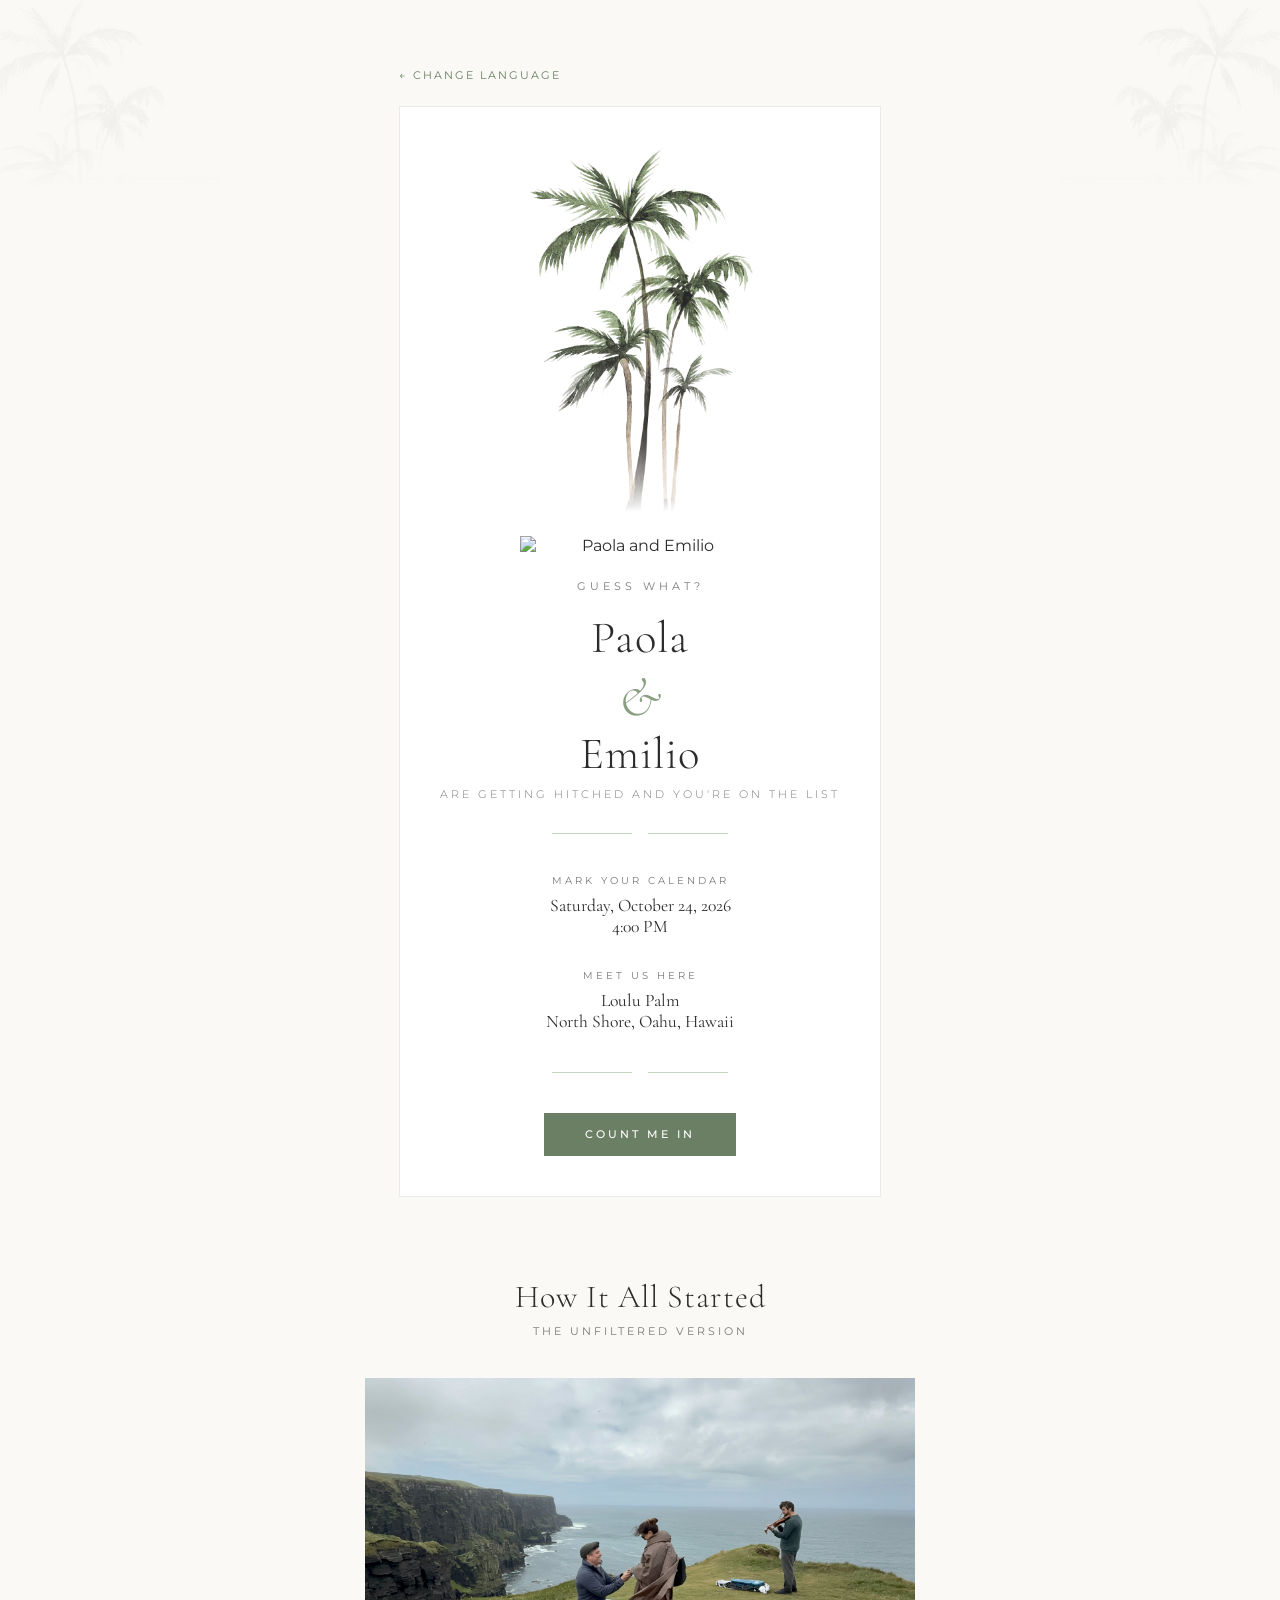
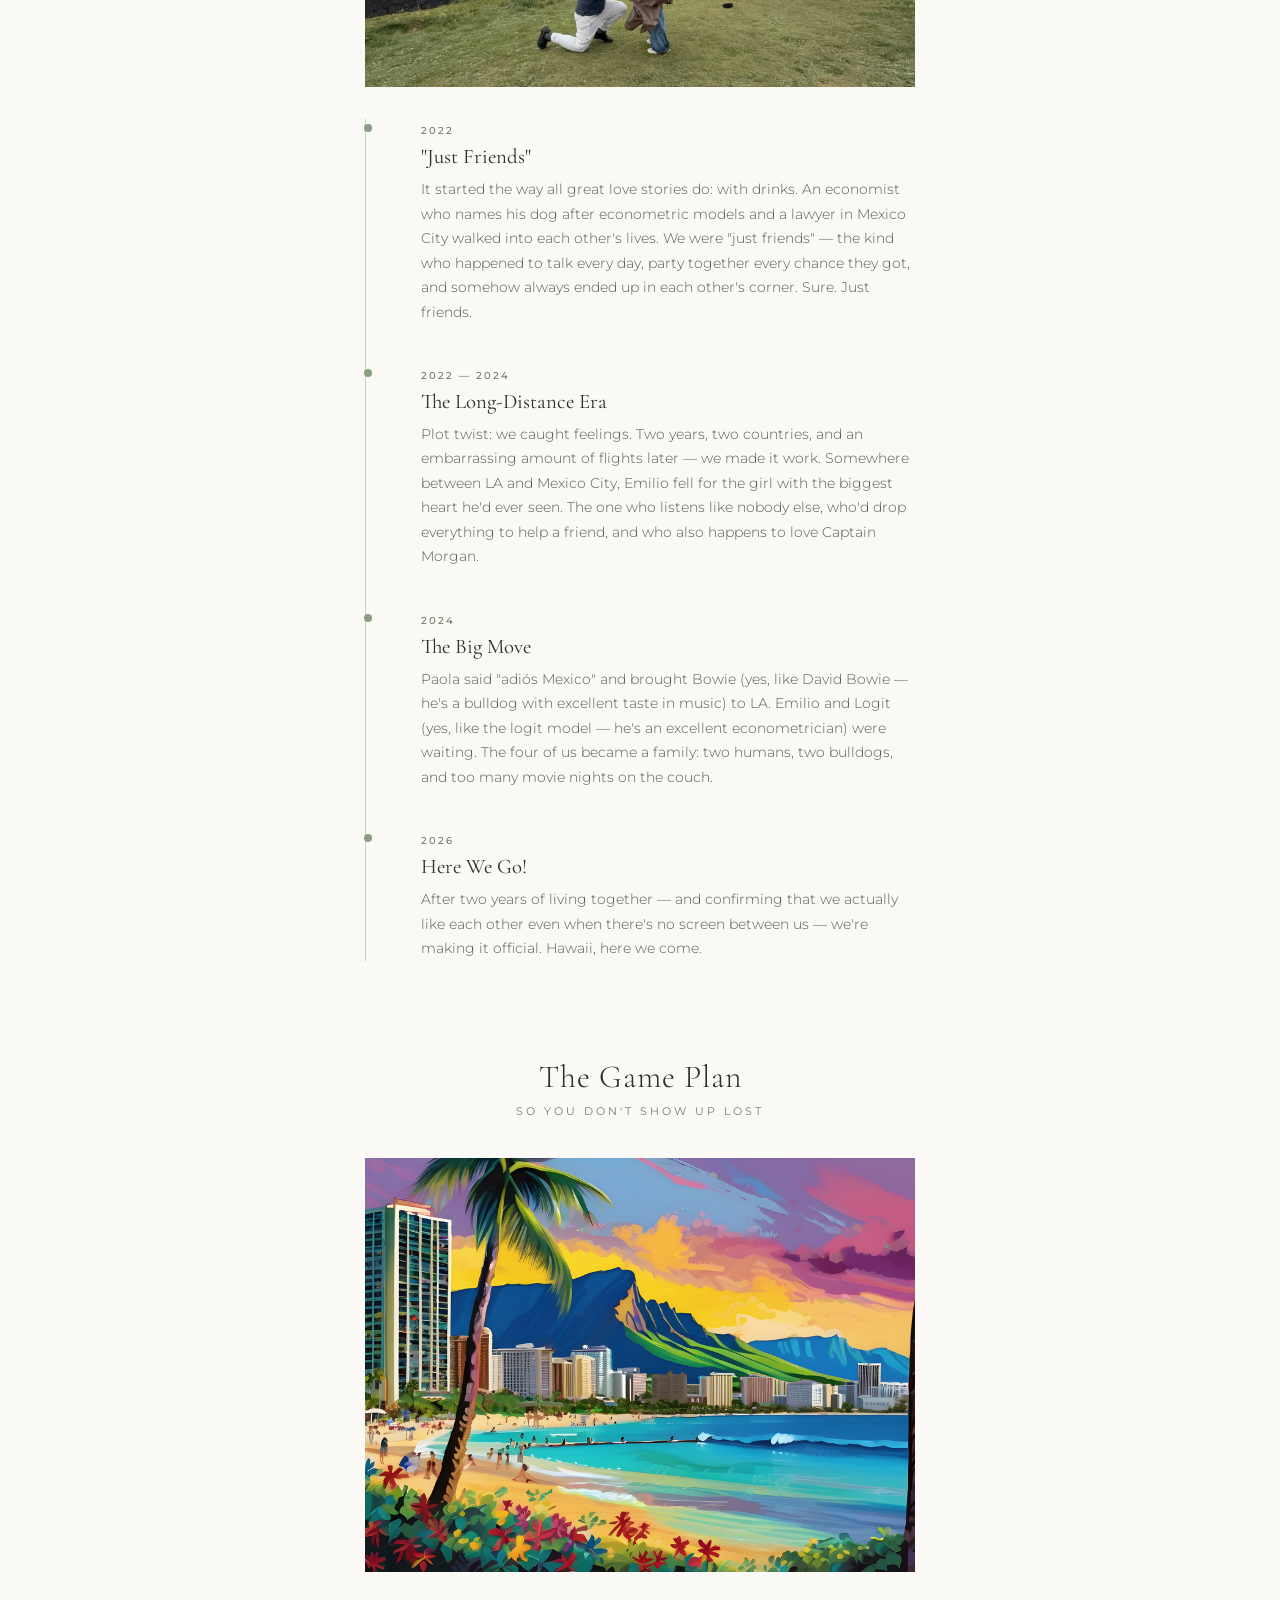
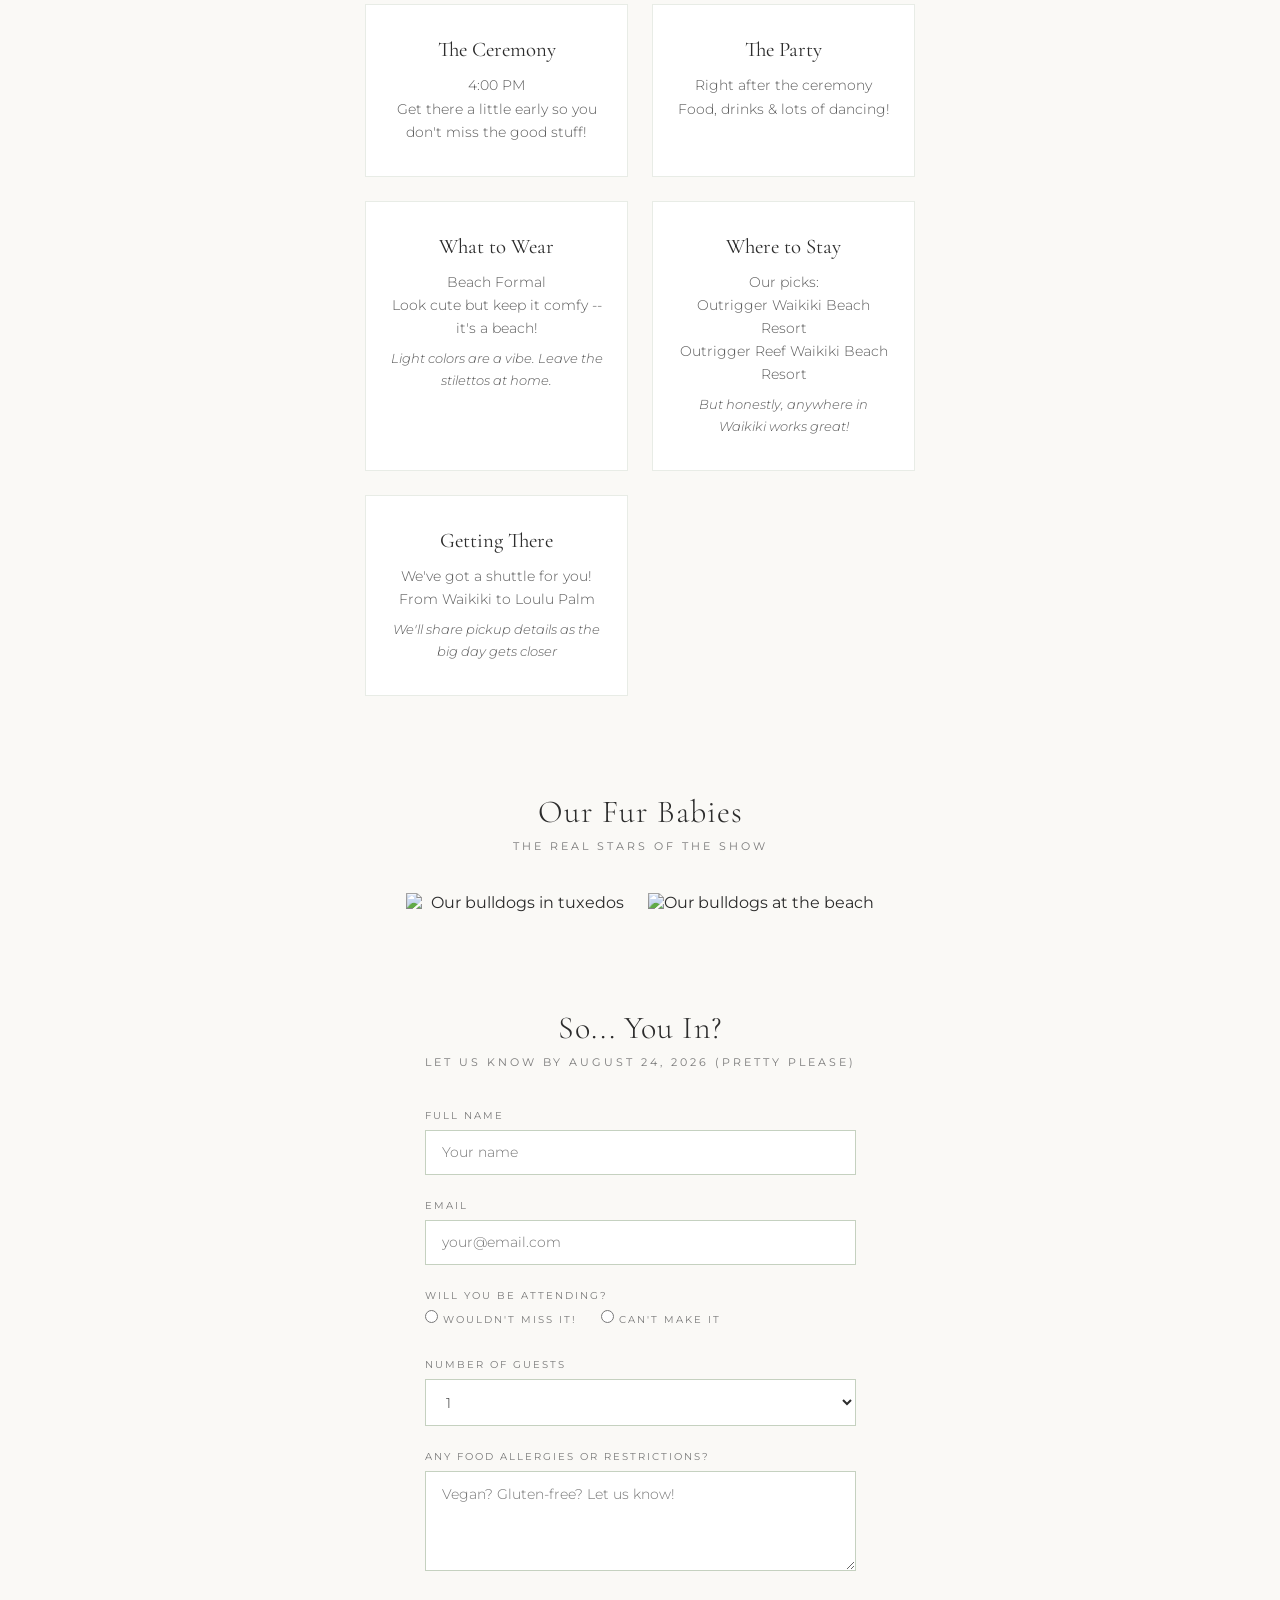
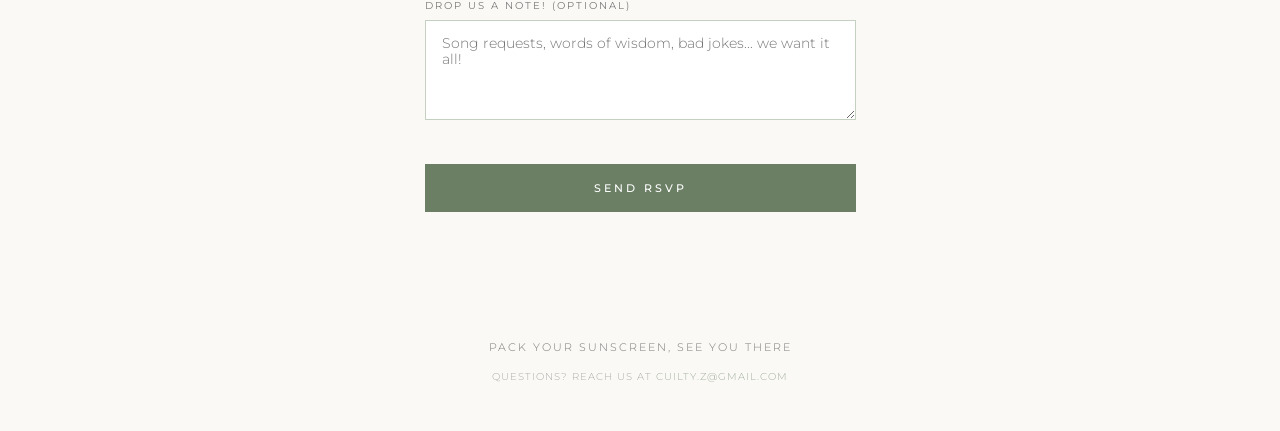
==== invitation-en.html @ c58d949c "Wedding invitation: minimalist watercolor palm redesign with story content - Redesigned all pages wi" ====
<!DOCTYPE html>
<html lang="en">
<head>
    <meta charset="UTF-8">
    <meta name="viewport" content="width=device-width, initial-scale=1.0">
    <title>Paola & Emilio - Wedding Invitation</title>
    <link rel="stylesheet" href="styles.css">
</head>
<body class="invitation-page">

    <!-- Hero Section -->
    <section class="hero">
        <div class="container">
            <a href="index.html" class="back-link">&#8592; Change Language</a>

            <div class="invitation-card fade-in">
                <!-- Watercolor Palm Trees -->
                <div class="palm-header">
                    <img src="photos/palm-header.png" alt="" aria-hidden="true">
                </div>

                <div class="hero-photo">
                    <img src="photos/couple-hero.JPG" alt="Paola and Emilio">
                </div>

                <p class="prelude">Guess what?</p>

                <h1 class="names">
                    <span class="names-first">Paola</span>
                    <span class="names-ampersand">&</span>
                    <span class="names-second">Emilio</span>
                </h1>

                <p class="invite-text">are getting hitched and you're on the list</p>

                <div class="divider">
                    <span></span>
                    <span></span>
                </div>

                <div class="detail-card-inline">
                    <h3>Mark Your Calendar</h3>
                    <p>Saturday, October 24, 2026</p>
                    <p>4:00 PM</p>
                </div>

                <div class="detail-card-inline">
                    <h3>Meet Us Here</h3>
                    <p>Loulu Palm</p>
                    <p>North Shore, Oahu, Hawaii</p>
                </div>

                <div class="divider">
                    <span></span>
                    <span></span>
                </div>

                <a href="#rsvp" class="btn btn-primary" style="margin-top: 1rem;">Count Me In</a>
            </div>
        </div>
    </section>

    <!-- Our Story Section -->
    <section class="section" id="story">
        <h2 class="section-title">How It All Started</h2>
        <div class="section-subtitle">The Unfiltered Version</div>
        <div class="section-photo fade-in">
            <img src="photos/proposal-wide.JPG" alt="The Proposal" loading="lazy">
        </div>
        <div class="story-container fade-in">
            <div class="story-timeline">
                <div class="story-item">
                    <span class="story-date">2022</span>
                    <h3>"Just Friends"</h3>
                    <p>It started the way all great love stories do: with drinks. An economist who names his dog after econometric models and a lawyer in Mexico City walked into each other's lives. We were "just friends" — the kind who happened to talk every day, party together every chance they got, and somehow always ended up in each other's corner. Sure. Just friends.</p>
                </div>
                <div class="story-item">
                    <span class="story-date">2022 — 2024</span>
                    <h3>The Long-Distance Era</h3>
                    <p>Plot twist: we caught feelings. Two years, two countries, and an embarrassing amount of flights later — we made it work. Somewhere between LA and Mexico City, Emilio fell for the girl with the biggest heart he'd ever seen. The one who listens like nobody else, who'd drop everything to help a friend, and who also happens to love Captain Morgan.</p>
                </div>
                <div class="story-item">
                    <span class="story-date">2024</span>
                    <h3>The Big Move</h3>
                    <p>Paola said "adiós Mexico" and brought Bowie (yes, like David Bowie — he's a bulldog with excellent taste in music) to LA. Emilio and Logit (yes, like the logit model — he's an excellent econometrician) were waiting. The four of us became a family: two humans, two bulldogs, and too many movie nights on the couch.</p>
                </div>
                <div class="story-item">
                    <span class="story-date">2026</span>
                    <h3>Here We Go!</h3>
                    <p>After two years of living together — and confirming that we actually like each other even when there's no screen between us — we're making it official. Hawaii, here we come.</p>
                </div>
            </div>
        </div>
    </section>

    <!-- Details Section -->
    <section class="section" id="details">
        <h2 class="section-title">The Game Plan</h2>
        <div class="section-subtitle">So You Don't Show Up Lost</div>
        <div class="section-photo fade-in">
            <img src="photos/waikiki-art.jpg" alt="Waikiki Beach" loading="lazy">
        </div>

        <div class="details-grid">
            <div class="detail-card fade-in">
                <h3>The Ceremony</h3>
                <p>4:00 PM</p>
                <p>Get there a little early so you don't miss the good stuff!</p>
            </div>

            <div class="detail-card fade-in">
                <h3>The Party</h3>
                <p>Right after the ceremony</p>
                <p>Food, drinks & lots of dancing!</p>
            </div>

            <div class="detail-card fade-in">
                <h3>What to Wear</h3>
                <p>Beach Formal</p>
                <p>Look cute but keep it comfy -- it's a beach!</p>
                <p style="margin-top: 0.5rem; font-style: italic; font-size: 0.8rem;">Light colors are a vibe. Leave the stilettos at home.</p>
            </div>

            <div class="detail-card fade-in">
                <h3>Where to Stay</h3>
                <p>Our picks:</p>
                <p>Outrigger Waikiki Beach Resort</p>
                <p>Outrigger Reef Waikiki Beach Resort</p>
                <p style="margin-top: 0.5rem; font-style: italic; font-size: 0.8rem;">But honestly, anywhere in Waikiki works great!</p>
            </div>

            <div class="detail-card fade-in">
                <h3>Getting There</h3>
                <p>We've got a shuttle for you!</p>
                <p>From Waikiki to Loulu Palm</p>
                <p style="margin-top: 0.5rem; font-style: italic; font-size: 0.8rem;">We'll share pickup details as the big day gets closer</p>
            </div>
        </div>
    </section>

    <!-- Fur Babies Section -->
    <section class="section dogs-section" id="furbabies">
        <h2 class="section-title">Our Fur Babies</h2>
        <div class="section-subtitle">The Real Stars of the Show</div>
        <div class="dogs-grid fade-in">
            <div class="dogs-photo">
                <img src="photos/dogs-tuxedos.PNG" alt="Our bulldogs in tuxedos" loading="lazy">
            </div>
            <div class="dogs-photo">
                <img src="photos/dogs-beach.PNG" alt="Our bulldogs at the beach" loading="lazy">
            </div>
        </div>
    </section>

    <!-- RSVP Section -->
    <section class="section" id="rsvp">
        <h2 class="section-title">So... You In?</h2>
        <div class="section-subtitle">Let us know by August 24, 2026 (pretty please)</div>

        <form class="rsvp-form fade-in" action="#" method="POST">
            <div class="form-group">
                <label for="name">Full Name</label>
                <input type="text" id="name" name="name" required placeholder="Your name">
            </div>

            <div class="form-group">
                <label for="email">Email</label>
                <input type="email" id="email" name="email" required placeholder="your@email.com">
            </div>

            <div class="form-group">
                <label>Will you be attending?</label>
                <div class="radio-group">
                    <label class="radio-option">
                        <input type="radio" name="attending" value="yes" required>
                        <span>Wouldn't miss it!</span>
                    </label>
                    <label class="radio-option">
                        <input type="radio" name="attending" value="no" required>
                        <span>Can't make it</span>
                    </label>
                </div>
            </div>

            <div class="form-group">
                <label for="guests">Number of Guests</label>
                <select id="guests" name="guests">
                    <option value="1">1</option>
                    <option value="2">2</option>
                    <option value="3">3</option>
                    <option value="4">4</option>
                </select>
            </div>

            <div class="form-group">
                <label for="dietary">Any food allergies or restrictions?</label>
                <textarea id="dietary" name="dietary" placeholder="Vegan? Gluten-free? Let us know!"></textarea>
            </div>

            <div class="form-group">
                <label for="message">Drop us a note! (Optional)</label>
                <textarea id="message" name="message" placeholder="Song requests, words of wisdom, bad jokes... we want it all!"></textarea>
            </div>

            <button type="submit" class="btn btn-primary btn-submit">Send RSVP</button>
        </form>
    </section>

    <!-- Footer -->
    <footer class="footer" style="padding: 3rem 2rem;">
        <p>Pack your sunscreen, see you there</p>
        <p style="margin-top: 1rem; font-size: 0.65rem; opacity: 0.6; letter-spacing: 1px;">
            Questions? Reach us at <a href="mailto:cuilty.z@gmail.com">cuilty.z@gmail.com</a>
        </p>
    </footer>

    <script>
        // Smooth scroll for anchor links
        document.querySelectorAll('a[href^="#"]').forEach(anchor => {
            anchor.addEventListener('click', function (e) {
                e.preventDefault();
                document.querySelector(this.getAttribute('href')).scrollIntoView({
                    behavior: 'smooth'
                });
            });
        });

        // Fade in animation on scroll
        const observerOptions = {
            threshold: 0.1,
            rootMargin: '0px 0px -50px 0px'
        };

        const observer = new IntersectionObserver((entries) => {
            entries.forEach(entry => {
                if (entry.isIntersecting) {
                    entry.target.style.animationDelay = '0.2s';
                    entry.target.classList.add('fade-in');
                }
            });
        }, observerOptions);

        document.querySelectorAll('.detail-card, .rsvp-form, .dogs-grid, .section-photo, .story-container').forEach(el => {
            observer.observe(el);
        });
    </script>
</body>
</html>
---- styles.css ----
/* ========================================
   Wedding Invitation - Minimalist Watercolor Palm
   Hawaii Wedding | Soft Sage & White
   Inspired by elegant watercolor palm invitation
   ======================================== */

@import url('https://fonts.googleapis.com/css2?family=Cormorant+Garamond:ital,wght@0,300;0,400;0,500;0,600;1,300;1,400&family=Montserrat:wght@300;400;500&family=Libre+Bodoni:ital,wght@0,400;0,700;1,400&display=swap');

:root {
    --white: #ffffff;
    --cream: #faf9f6;
    --sage-lightest: #e8ede6;
    --sage-light: #c5d1c0;
    --sage: #8a9e82;
    --sage-dark: #6b7f64;
    --sage-darker: #4a5d44;
    --text-primary: #2c2c2c;
    --text-secondary: #5a5a5a;
    --text-light: #7a7a7a;
    --gold: #c4a96a;
    --gold-light: #d4be8a;
    --border-light: rgba(138, 158, 130, 0.2);
}

* {
    margin: 0;
    padding: 0;
    box-sizing: border-box;
}

html {
    scroll-behavior: smooth;
}

body {
    font-family: 'Montserrat', sans-serif;
    background: var(--cream);
    min-height: 100vh;
    display: flex;
    flex-direction: column;
    align-items: center;
    justify-content: center;
    padding: 2rem;
    position: relative;
    overflow-x: hidden;
    color: var(--text-primary);
}

/* ========================================
   Landing Page Styles
   ======================================== */

.container {
    width: 100%;
    max-width: 550px;
    z-index: 1;
}

/* Invitation Card */
.invitation-card {
    background: var(--white);
    padding: 3rem 2.5rem 2.5rem;
    text-align: center;
    position: relative;
    border: 1px solid var(--border-light);
}

/* Watercolor Palm Tree Header - real image */
.palm-header {
    margin: -3rem -2.5rem 1.5rem -2.5rem;
    padding: 0;
    text-align: center;
    position: relative;
    overflow: hidden;
    pointer-events: none;
}

.palm-header img {
    width: 75%;
    max-width: 340px;
    height: auto;
    display: block;
    margin: 0 auto;
    opacity: 0.85;
}

/* Decorative Top (legacy - hidden) */
.decorative-top {
    display: none;
}

/* Background palm decorations for invitation pages */
body.invitation-page::before,
body.invitation-page::after {
    content: '';
    position: fixed;
    top: -5%;
    width: 280px;
    height: 380px;
    pointer-events: none;
    z-index: 0;
    background-size: contain;
    background-repeat: no-repeat;
    opacity: 0.12;
}

body.invitation-page::before {
    left: -60px;
    background-image: url('photos/palm-light.png');
    background-position: left top;
}

body.invitation-page::after {
    right: -60px;
    background-image: url('photos/palm-light-mirror.png');
    background-position: right top;
}

/* Typography */
.prelude {
    font-family: 'Montserrat', sans-serif;
    font-size: 0.7rem;
    color: var(--text-light);
    letter-spacing: 4px;
    text-transform: uppercase;
    margin-bottom: 1.2rem;
    font-weight: 400;
}

.names {
    font-family: 'Cormorant Garamond', serif;
    font-size: 2.8rem;
    font-weight: 300;
    color: var(--text-primary);
    margin-bottom: 0.3rem;
    line-height: 1.2;
    letter-spacing: 1px;
}

.names-first,
.names-second {
    display: block;
    font-family: 'Cormorant Garamond', serif;
    font-size: 2.8rem;
    font-weight: 300;
    color: var(--text-primary);
    line-height: 1.2;
    letter-spacing: 1px;
}

.names-ampersand {
    display: block;
    font-family: 'Cormorant Garamond', serif;
    font-size: 3.5rem;
    font-weight: 300;
    color: var(--sage);
    line-height: 1;
    margin: 0.2rem 0;
    font-style: italic;
}

.invite-text {
    font-family: 'Montserrat', sans-serif;
    font-size: 0.7rem;
    color: var(--text-light);
    letter-spacing: 3px;
    text-transform: uppercase;
    margin-bottom: 2rem;
    font-weight: 300;
    font-style: normal;
}

/* Location */
.location {
    display: flex;
    align-items: center;
    justify-content: center;
    gap: 0.5rem;
    margin-bottom: 0.5rem;
}

.location-icon {
    display: none;
}

.location p {
    font-family: 'Montserrat', sans-serif;
    font-size: 0.7rem;
    color: var(--text-light);
    font-weight: 400;
    letter-spacing: 3px;
    text-transform: uppercase;
}

/* Date display - large style */
.date-display {
    text-align: center;
    margin: 1.5rem 0;
}

.date-day {
    font-family: 'Cormorant Garamond', serif;
    font-size: 4rem;
    font-weight: 300;
    color: var(--text-primary);
    line-height: 1;
}

.date-month-year {
    font-family: 'Montserrat', sans-serif;
    font-size: 0.75rem;
    color: var(--text-light);
    letter-spacing: 4px;
    text-transform: uppercase;
    font-weight: 400;
    margin-top: 0.3rem;
}

.date p {
    font-family: 'Montserrat', sans-serif;
    font-size: 0.75rem;
    color: var(--text-light);
    letter-spacing: 3px;
    text-transform: uppercase;
    margin-bottom: 1.5rem;
}

/* Divider */
.divider {
    display: flex;
    align-items: center;
    justify-content: center;
    gap: 1rem;
    margin: 1.5rem 0;
}

.divider span:first-child,
.divider span:last-child {
    flex: 1;
    height: 1px;
    background: var(--sage-light);
    max-width: 80px;
}

.hibiscus {
    color: var(--sage);
    font-size: 0.8rem;
}

/* Language Prompts */
.language-prompt,
.language-prompt-es {
    font-family: 'Montserrat', sans-serif;
    font-size: 0.7rem;
    color: var(--text-light);
    margin-bottom: 0.25rem;
    letter-spacing: 2px;
    text-transform: uppercase;
}

.language-prompt-es {
    font-style: italic;
    text-transform: none;
    letter-spacing: 1px;
    font-size: 0.75rem;
    margin-bottom: 1.5rem;
    opacity: 0.7;
}

/* Buttons */
.language-buttons {
    display: flex;
    gap: 1rem;
    justify-content: center;
    flex-wrap: wrap;
}

.btn {
    display: inline-flex;
    align-items: center;
    justify-content: center;
    padding: 0.85rem 2.5rem;
    border-radius: 0;
    text-decoration: none;
    font-family: 'Montserrat', sans-serif;
    font-size: 0.7rem;
    font-weight: 500;
    letter-spacing: 3px;
    text-transform: uppercase;
    transition: all 0.3s ease;
    min-width: 150px;
}

.btn-primary {
    background: var(--sage-dark);
    color: var(--white);
    border: 1px solid var(--sage-dark);
}

.btn-primary:hover {
    background: var(--sage-darker);
    border-color: var(--sage-darker);
}

.btn-secondary {
    background: var(--white);
    color: var(--sage-dark);
    border: 1px solid var(--sage-dark);
}

.btn-secondary:hover {
    background: var(--sage-dark);
    color: var(--white);
}

/* Footer */
.footer {
    margin-top: 2rem;
    text-align: center;
    z-index: 1;
}

.footer p {
    font-family: 'Montserrat', sans-serif;
    font-size: 0.7rem;
    color: var(--text-light);
    letter-spacing: 2px;
    text-transform: uppercase;
    font-weight: 300;
}

.footer a {
    color: var(--sage-dark);
    text-decoration: none;
    transition: color 0.3s ease;
}

.footer a:hover {
    color: var(--text-primary);
}

/* ========================================
   Invitation Page Styles
   ======================================== */

/* Full-page invitation body override */
body.invitation-page {
    justify-content: flex-start;
    padding: 0;
    background: var(--cream);
}

body.invitation-page .container {
    max-width: 700px;
    padding: 2rem;
    position: relative;
    z-index: 1;
}

body.invitation-page .section {
    position: relative;
    z-index: 1;
}

body.invitation-page .footer {
    position: relative;
    z-index: 1;
}

/* Hero Section */
.hero {
    min-height: auto;
    display: flex;
    align-items: center;
    justify-content: center;
    padding: 2rem 2rem 0;
}

/* Section Styles */
.section {
    padding: 3rem 2rem;
    max-width: 700px;
    margin: 0 auto;
}

.section-title {
    font-family: 'Cormorant Garamond', serif;
    font-size: 2rem;
    color: var(--text-primary);
    text-align: center;
    margin-bottom: 0.5rem;
    font-weight: 300;
    letter-spacing: 1px;
}

.section-subtitle {
    font-family: 'Montserrat', sans-serif;
    font-size: 0.7rem;
    color: var(--text-light);
    text-align: center;
    letter-spacing: 3px;
    text-transform: uppercase;
    margin-bottom: 2.5rem;
}

/* Palm divider between sections */
.section-divider {
    text-align: center;
    margin: 1rem auto 2rem;
    opacity: 0.3;
}

.section-divider svg {
    width: 60px;
    height: auto;
}

/* Details Grid */
.details-grid {
    display: grid;
    grid-template-columns: repeat(auto-fit, minmax(250px, 1fr));
    gap: 1.5rem;
    margin-top: 2rem;
}

.detail-card {
    background: var(--white);
    padding: 2rem 1.5rem;
    text-align: center;
    border: 1px solid var(--border-light);
    transition: transform 0.3s ease;
}

.detail-card:hover {
    transform: translateY(-2px);
}

.detail-card h3 {
    font-family: 'Cormorant Garamond', serif;
    font-size: 1.3rem;
    color: var(--text-primary);
    margin-bottom: 0.75rem;
    font-weight: 400;
}

.detail-card p {
    color: var(--text-secondary);
    font-size: 0.85rem;
    line-height: 1.7;
    font-weight: 300;
}

/* Inline detail cards (hero area) */
.detail-card-inline {
    border: none;
    box-shadow: none;
    padding: 1rem;
    background: transparent;
}

.detail-card-inline h3 {
    font-family: 'Montserrat', sans-serif;
    font-size: 0.65rem;
    color: var(--text-light);
    letter-spacing: 3px;
    text-transform: uppercase;
    font-weight: 400;
    margin-bottom: 0.5rem;
}

.detail-card-inline p {
    font-family: 'Cormorant Garamond', serif;
    font-size: 1.1rem;
    color: var(--text-primary);
    font-weight: 400;
}

/* RSVP Form */
.rsvp-form {
    max-width: 450px;
    margin: 0 auto;
}

.form-group {
    margin-bottom: 1.5rem;
}

.form-group label {
    display: block;
    font-family: 'Montserrat', sans-serif;
    font-size: 0.65rem;
    color: var(--text-light);
    margin-bottom: 0.5rem;
    text-transform: uppercase;
    letter-spacing: 2px;
    font-weight: 400;
}

.form-group input,
.form-group select,
.form-group textarea {
    width: 100%;
    padding: 0.85rem 1rem;
    border: 1px solid var(--sage-light);
    border-radius: 0;
    font-family: 'Montserrat', sans-serif;
    font-size: 0.85rem;
    color: var(--text-primary);
    background: var(--white);
    transition: border-color 0.3s ease;
    font-weight: 300;
}

.form-group input:focus,
.form-group select:focus,
.form-group textarea:focus {
    outline: none;
    border-color: var(--sage-dark);
}

.form-group textarea {
    min-height: 100px;
    resize: vertical;
}

/* Radio Buttons */
.radio-group {
    display: flex;
    gap: 1.5rem;
    margin-top: 0.5rem;
}

.radio-option {
    display: flex;
    align-items: center;
    gap: 0.5rem;
    cursor: pointer;
    font-size: 0.85rem;
    color: var(--text-secondary);
}

.radio-option input[type="radio"] {
    width: auto;
    accent-color: var(--sage-dark);
}

/* Submit Button */
.btn-submit {
    width: 100%;
    padding: 1rem;
    margin-top: 1rem;
    cursor: pointer;
    border: 1px solid var(--sage-dark);
    font-family: 'Montserrat', sans-serif;
}

/* Back Link */
.back-link {
    display: inline-flex;
    align-items: center;
    gap: 0.5rem;
    color: var(--sage-dark);
    text-decoration: none;
    font-size: 0.7rem;
    margin-bottom: 1.5rem;
    letter-spacing: 2px;
    text-transform: uppercase;
    transition: color 0.3s ease;
}

.back-link:hover {
    color: var(--text-primary);
}

/* ========================================
   Love Story Section
   ======================================== */

.story-container {
    max-width: 550px;
    margin: 0 auto;
}

.story-timeline {
    position: relative;
    padding-left: 2rem;
}

.story-timeline::before {
    content: '';
    position: absolute;
    left: 0;
    top: 0;
    bottom: 0;
    width: 1px;
    background: var(--sage-light);
}

.story-item {
    position: relative;
    padding-bottom: 2.5rem;
    padding-left: 1.5rem;
}

.story-item:last-child {
    padding-bottom: 0;
}

.story-item::before {
    content: '';
    position: absolute;
    left: -2.05rem;
    top: 0.3rem;
    width: 8px;
    height: 8px;
    background: var(--sage);
    border-radius: 50%;
}

.story-date {
    display: inline-block;
    font-family: 'Montserrat', sans-serif;
    font-size: 0.6rem;
    color: var(--sage-dark);
    padding: 0.2rem 0;
    margin-bottom: 0.3rem;
    font-weight: 500;
    letter-spacing: 2px;
    text-transform: uppercase;
}

.story-item h3 {
    font-family: 'Cormorant Garamond', serif;
    font-size: 1.3rem;
    color: var(--text-primary);
    margin-bottom: 0.5rem;
    font-weight: 400;
}

.story-item p {
    color: var(--text-secondary);
    font-size: 0.85rem;
    line-height: 1.8;
    font-weight: 300;
    font-style: normal;
}

/* ========================================
   Photos
   ======================================== */

/* Hero Photo */
.hero-photo {
    max-width: 240px;
    margin: 0 auto 1.5rem;
    overflow: hidden;
}

.hero-photo img {
    width: 100%;
    height: auto;
    display: block;
    filter: saturate(0.85);
}

/* Section Photo */
.section-photo {
    max-width: 550px;
    margin: 0 auto 2rem;
    overflow: hidden;
}

.section-photo img {
    width: 100%;
    height: auto;
    display: block;
    filter: saturate(0.85);
}

/* Dogs Section */
.dogs-section {
    text-align: center;
}

.dogs-grid {
    display: grid;
    grid-template-columns: 1fr 1fr;
    gap: 1rem;
    max-width: 500px;
    margin: 0 auto;
}

.dogs-photo {
    overflow: hidden;
}

.dogs-photo img {
    width: 100%;
    height: auto;
    display: block;
    filter: saturate(0.85);
}

/* ========================================
   Animations
   ======================================== */

.fade-in {
    opacity: 0;
    transform: translateY(15px);
    animation: fadeInUp 0.8s ease forwards;
}

@keyframes fadeInUp {
    to {
        opacity: 1;
        transform: translateY(0);
    }
}

/* Gentle float for decorative elements */
@keyframes gentleFloat {
    0%, 100% {
        transform: translateY(0);
    }
    50% {
        transform: translateY(-5px);
    }
}

/* ========================================
   Responsive
   ======================================== */

@media (max-width: 600px) {
    body {
        padding: 1rem;
    }

    .invitation-card {
        padding: 2rem 1.5rem 2rem;
    }

    .palm-header {
        margin: -2rem -1.5rem 1.5rem -1.5rem;
    }

    .names,
    .names-first,
    .names-second {
        font-size: 2rem;
    }

    .names-ampersand {
        font-size: 2.5rem;
    }

    .date-day {
        font-size: 3rem;
    }

    .language-buttons {
        flex-direction: column;
        align-items: center;
    }

    .btn {
        width: 100%;
        max-width: 200px;
    }

    .hero {
        padding: 1rem 1rem 0;
    }

    .section {
        padding: 2rem 1rem;
    }

    .section-title {
        font-size: 1.6rem;
    }

    .hero-photo {
        max-width: 180px;
    }

    .dogs-grid {
        gap: 0.75rem;
    }

    .story-timeline {
        padding-left: 1.5rem;
    }

    .story-item::before {
        left: -1.55rem;
        width: 6px;
        height: 6px;
    }

    .story-item {
        padding-left: 1rem;
    }

    .radio-group {
        flex-direction: column;
        gap: 0.75rem;
    }

    body.invitation-page::before,
    body.invitation-page::after {
        width: 150px;
        height: 200px;
        opacity: 0.08;
    }

    body.invitation-page::before {
        left: -40px;
    }

    body.invitation-page::after {
        right: -40px;
    }
}

/* ========================================
   Hide old tropical elements
   ======================================== */

.leaf {
    display: none;
}

.palm-decoration {
    display: none;
}
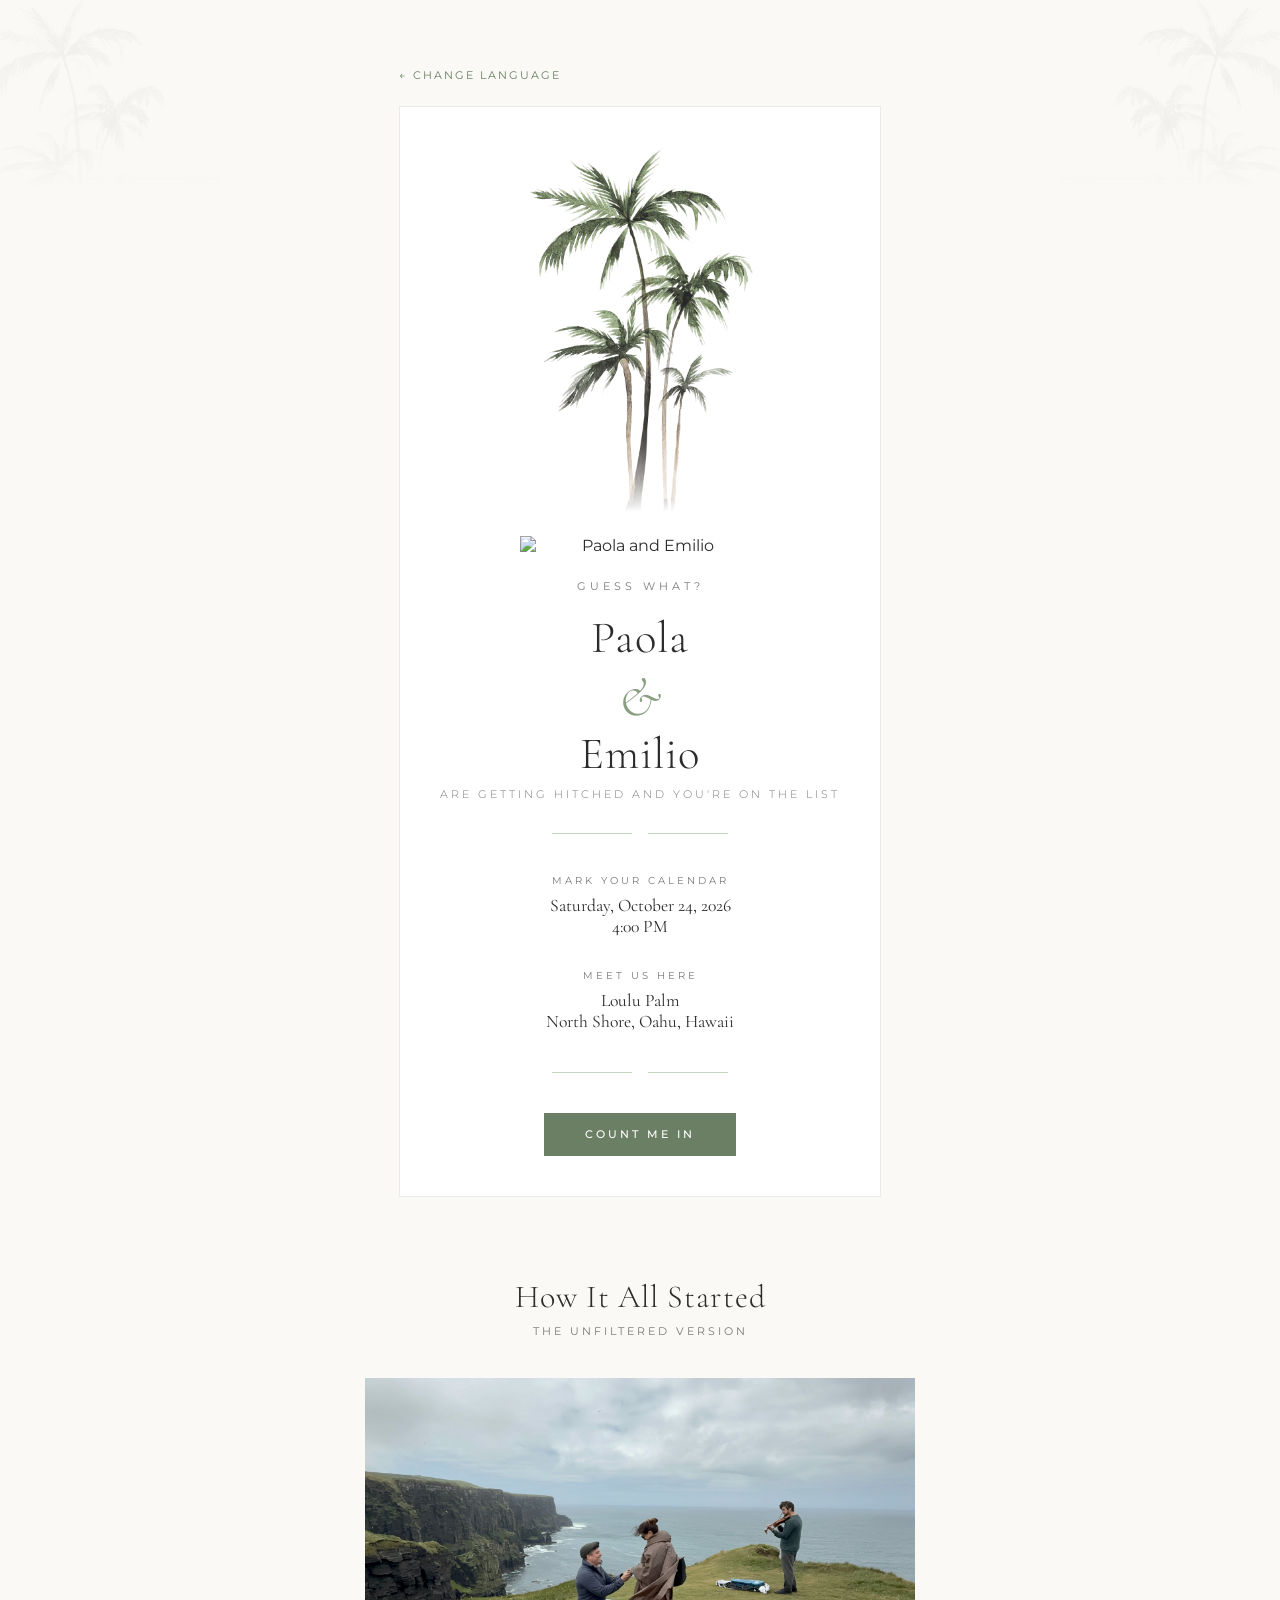
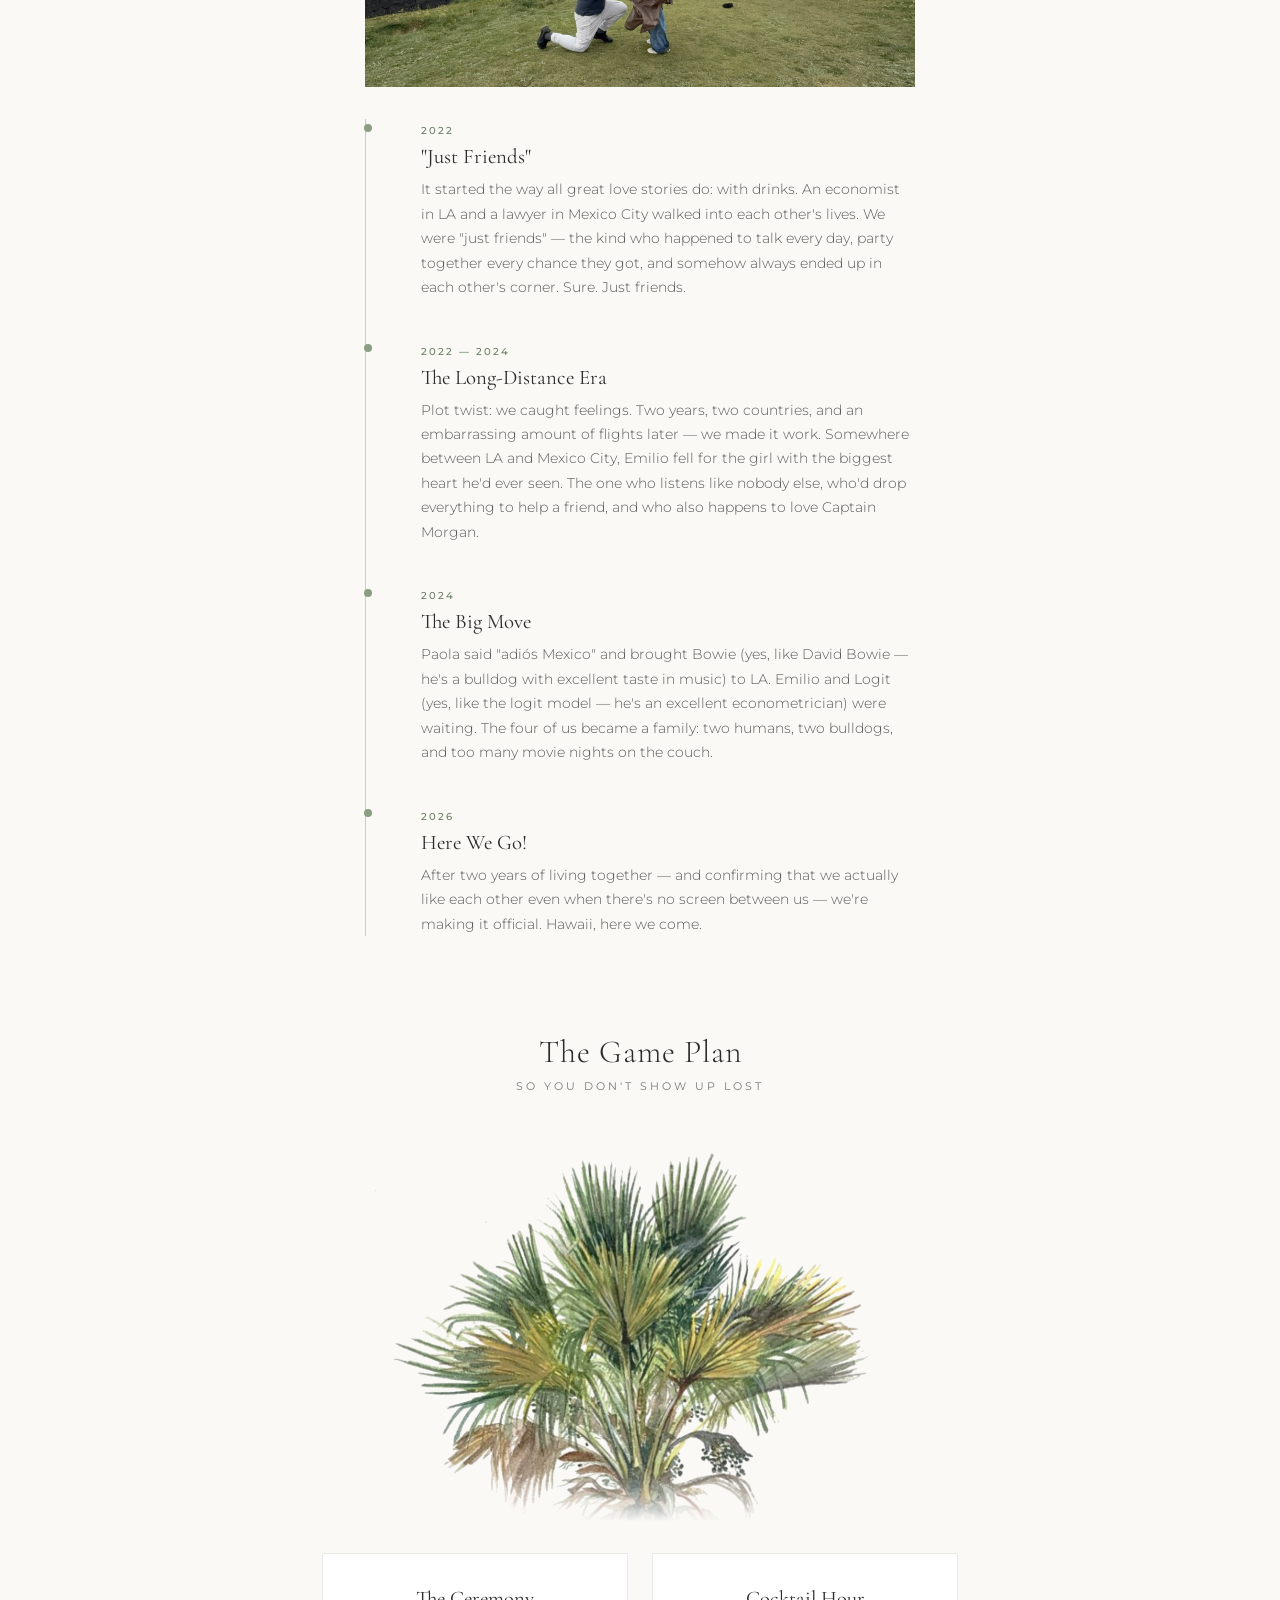
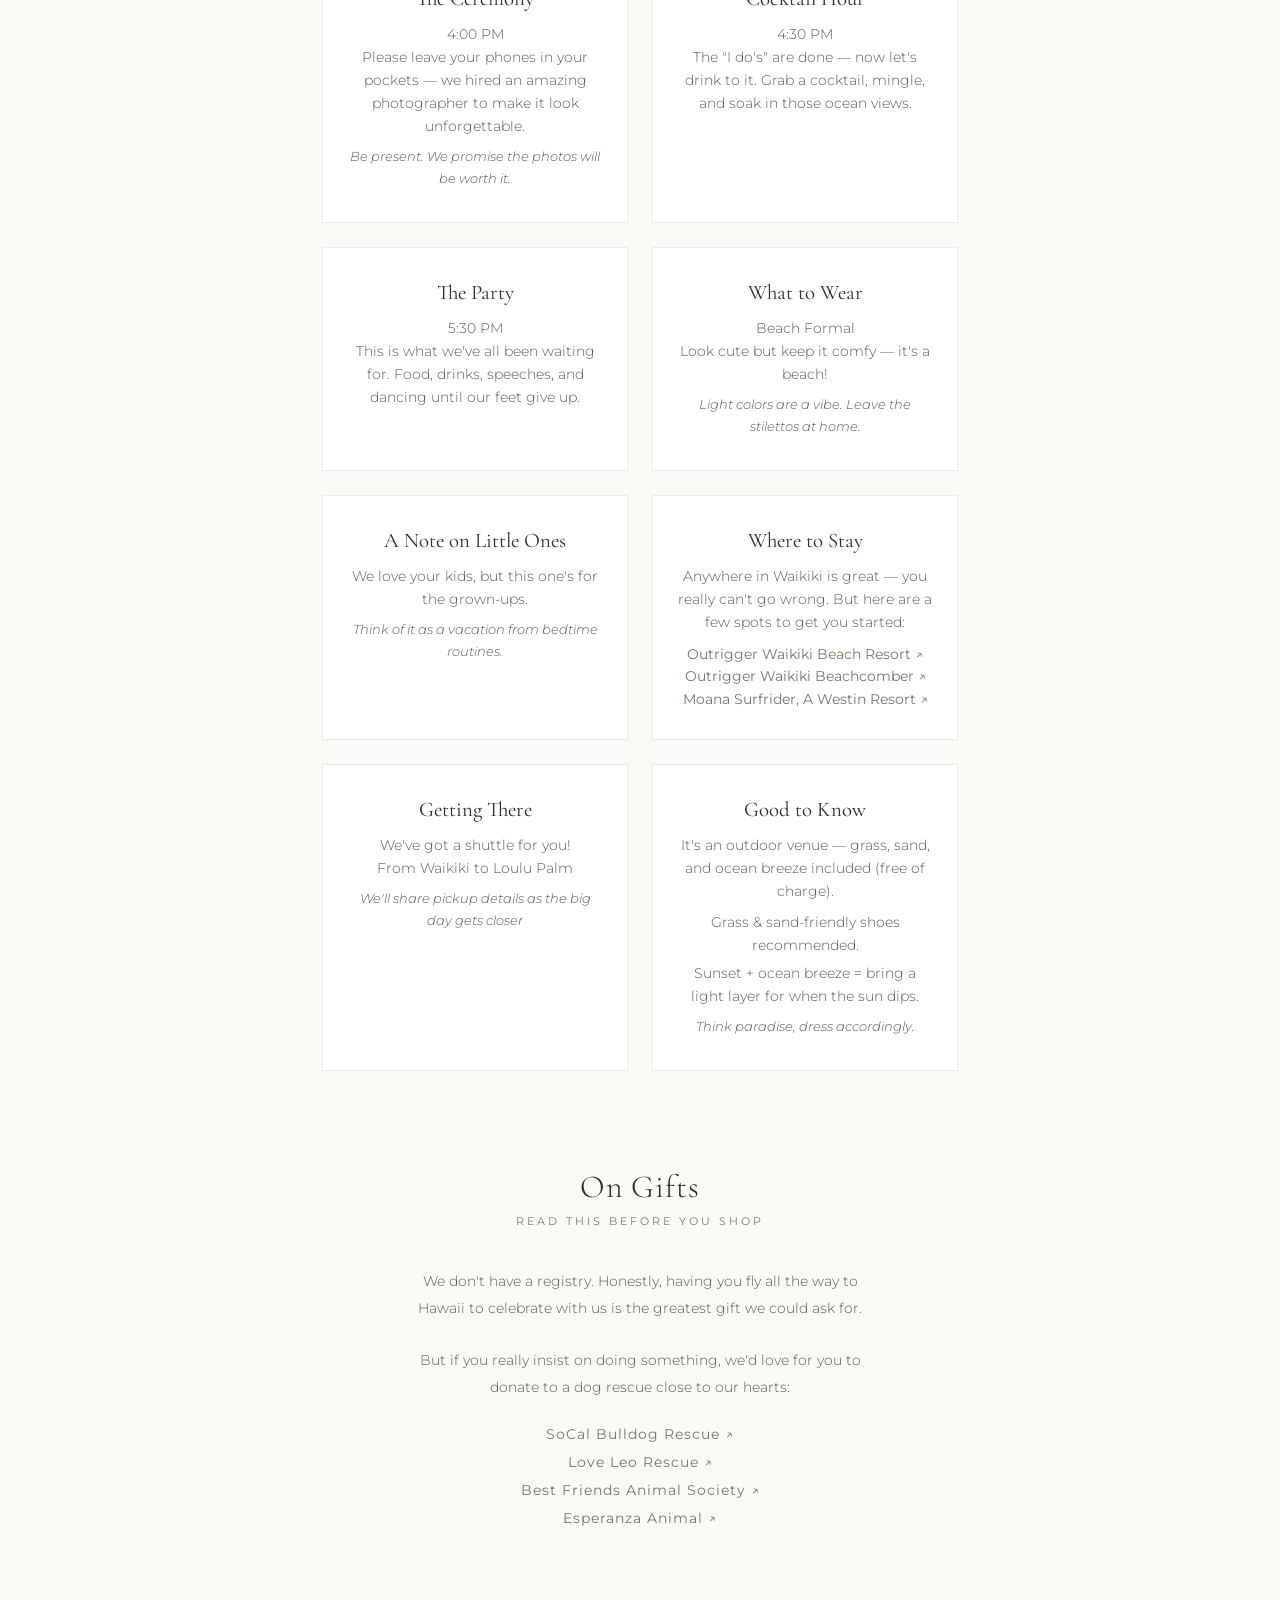
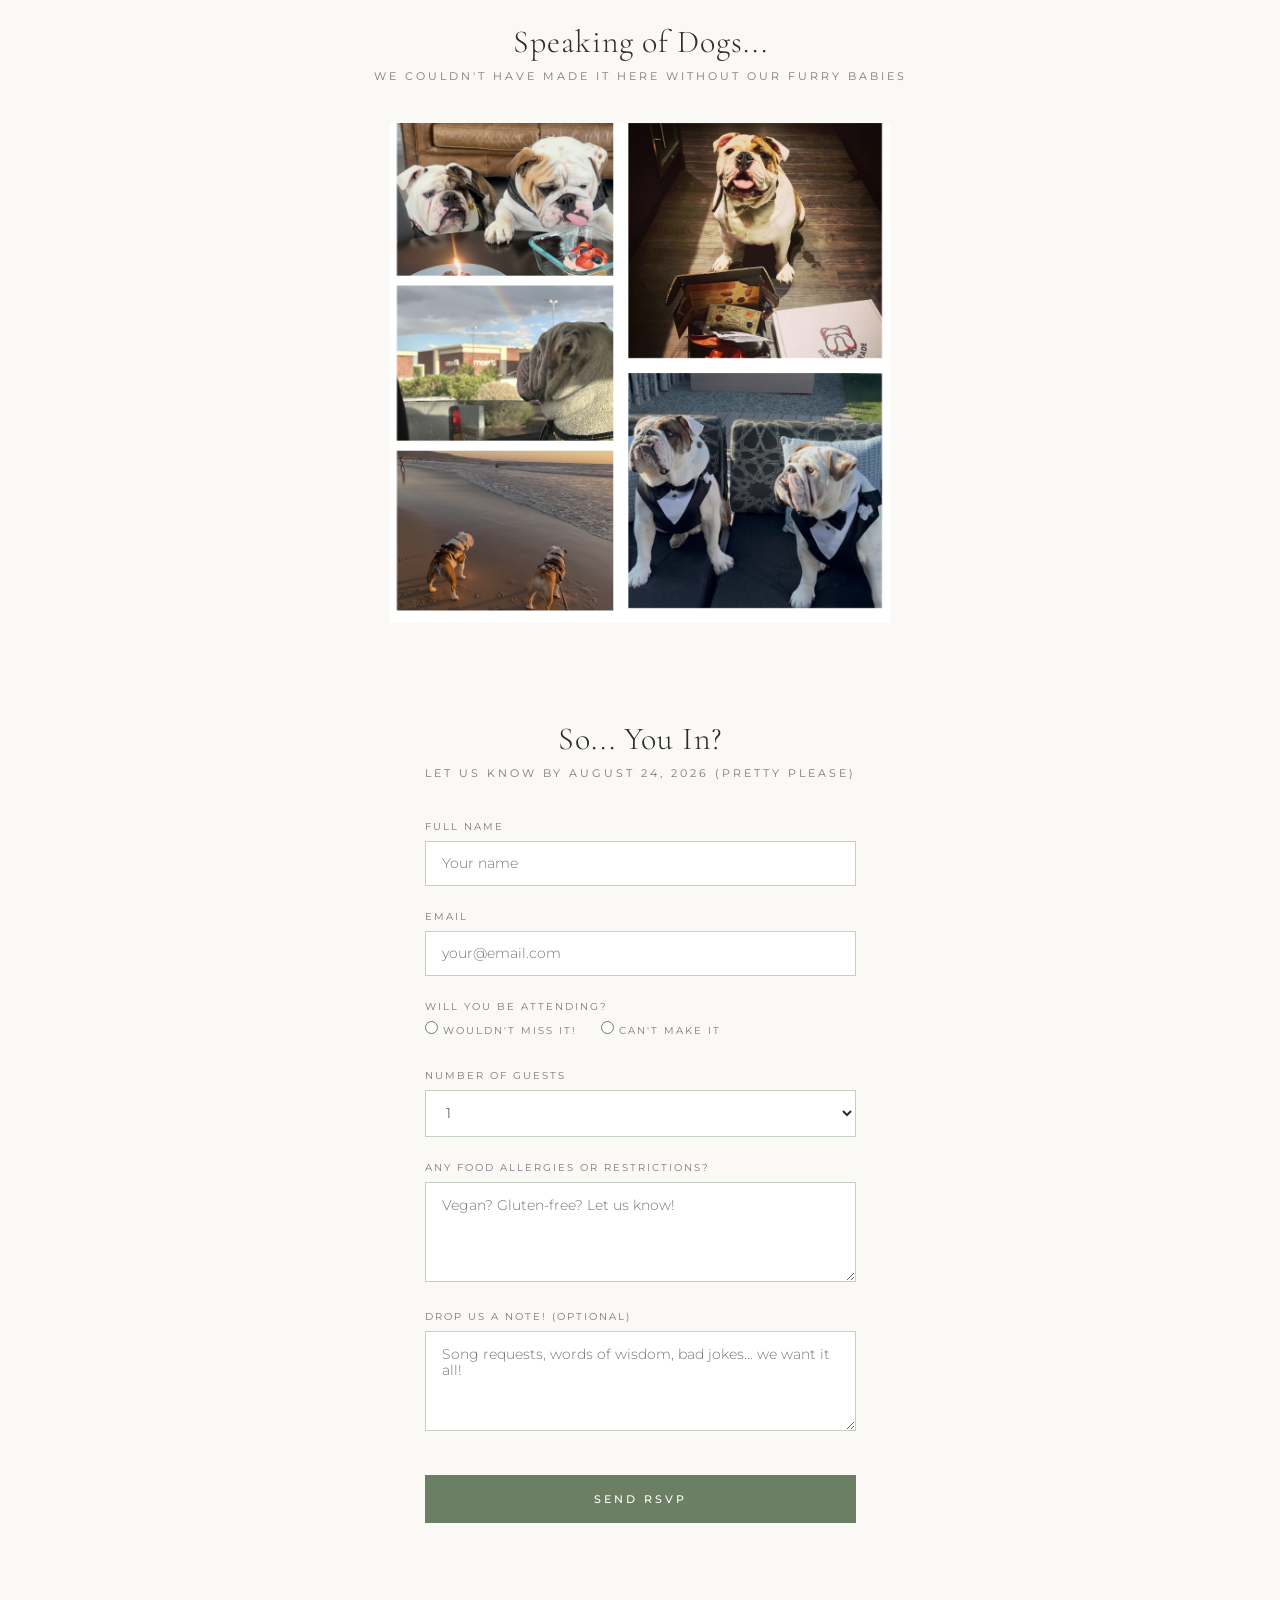
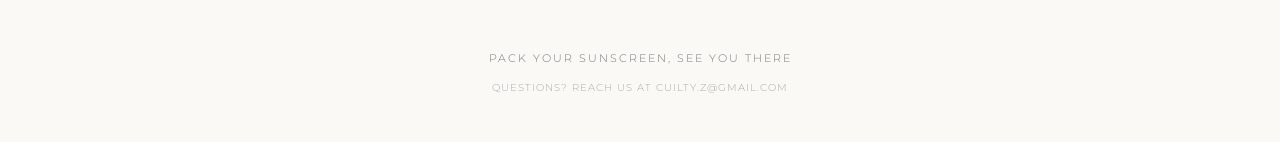
==== commit a0845e30: "Add RSVP Google Sheets integration, new photos, and content updates - Connect RSVP form to Google Sh" ====
--- a/invitation-en.html
+++ b/invitation-en.html
@@ -72,7 +72,7 @@
                 <div class="story-item">
                     <span class="story-date">2022</span>
                     <h3>"Just Friends"</h3>
-                    <p>It started the way all great love stories do: with drinks. An economist who names his dog after econometric models and a lawyer in Mexico City walked into each other's lives. We were "just friends" — the kind who happened to talk every day, party together every chance they got, and somehow always ended up in each other's corner. Sure. Just friends.</p>
+                    <p>It started the way all great love stories do: with drinks. An economist in LA and a lawyer in Mexico City walked into each other's lives. We were "just friends" — the kind who happened to talk every day, party together every chance they got, and somehow always ended up in each other's corner. Sure. Just friends.</p>
                 </div>
                 <div class="story-item">
                     <span class="story-date">2022 — 2024</span>
@@ -98,35 +98,50 @@
         <h2 class="section-title">The Game Plan</h2>
         <div class="section-subtitle">So You Don't Show Up Lost</div>
         <div class="section-photo fade-in">
-            <img src="photos/waikiki-art.jpg" alt="Waikiki Beach" loading="lazy">
+            <img src="photos/palm-top.png" alt="Loulu Palm" loading="lazy">
         </div>
 
         <div class="details-grid">
             <div class="detail-card fade-in">
                 <h3>The Ceremony</h3>
                 <p>4:00 PM</p>
-                <p>Get there a little early so you don't miss the good stuff!</p>
+                <p>Please leave your phones in your pockets — we hired an amazing photographer to make it look unforgettable.</p>
+                <p style="margin-top: 0.5rem; font-style: italic; font-size: 0.8rem;">Be present. We promise the photos will be worth it.</p>
+            </div>
+
+            <div class="detail-card fade-in">
+                <h3>Cocktail Hour</h3>
+                <p>4:30 PM</p>
+                <p>The "I do's" are done — now let's drink to it. Grab a cocktail, mingle, and soak in those ocean views.</p>
             </div>
 
             <div class="detail-card fade-in">
                 <h3>The Party</h3>
-                <p>Right after the ceremony</p>
-                <p>Food, drinks & lots of dancing!</p>
+                <p>5:30 PM</p>
+                <p>This is what we've all been waiting for. Food, drinks, speeches, and dancing until our feet give up.</p>
             </div>
 
             <div class="detail-card fade-in">
                 <h3>What to Wear</h3>
                 <p>Beach Formal</p>
-                <p>Look cute but keep it comfy -- it's a beach!</p>
+                <p>Look cute but keep it comfy — it's a beach!</p>
                 <p style="margin-top: 0.5rem; font-style: italic; font-size: 0.8rem;">Light colors are a vibe. Leave the stilettos at home.</p>
             </div>
 
             <div class="detail-card fade-in">
+                <h3>A Note on Little Ones</h3>
+                <p>We love your kids, but this one's for the grown-ups.</p>
+                <p style="margin-top: 0.5rem; font-style: italic; font-size: 0.8rem;">Think of it as a vacation from bedtime routines.</p>
+            </div>
+
+            <div class="detail-card fade-in">
                 <h3>Where to Stay</h3>
-                <p>Our picks:</p>
-                <p>Outrigger Waikiki Beach Resort</p>
-                <p>Outrigger Reef Waikiki Beach Resort</p>
-                <p style="margin-top: 0.5rem; font-style: italic; font-size: 0.8rem;">But honestly, anywhere in Waikiki works great!</p>
+                <p>Anywhere in Waikiki is great — you really can't go wrong. But here are a few spots to get you started:</p>
+                <div style="margin-top: 0.75rem; display: flex; flex-direction: column; gap: 0.4rem;">
+                    <a href="https://www.outrigger.com/hawaii/oahu/outrigger-waikiki-beach-resort" target="_blank" style="color: var(--sage-dark); text-decoration: none; font-size: 0.85rem; transition: color 0.3s ease;">Outrigger Waikiki Beach Resort &#8599;</a>
+                    <a href="https://www.outrigger.com/hawaii/oahu/outrigger-waikiki-beachcomber-hotel" target="_blank" style="color: var(--sage-dark); text-decoration: none; font-size: 0.85rem; transition: color 0.3s ease;">Outrigger Waikiki Beachcomber &#8599;</a>
+                    <a href="https://www.marriott.com/en-us/hotels/hnlwi-moana-surfrider-a-westin-resort-and-spa-waikiki-beach/overview/" target="_blank" style="color: var(--sage-dark); text-decoration: none; font-size: 0.85rem; transition: color 0.3s ease;">Moana Surfrider, A Westin Resort &#8599;</a>
+                </div>
             </div>
 
             <div class="detail-card fade-in">
@@ -135,19 +150,44 @@
                 <p>From Waikiki to Loulu Palm</p>
                 <p style="margin-top: 0.5rem; font-style: italic; font-size: 0.8rem;">We'll share pickup details as the big day gets closer</p>
             </div>
+
+            <div class="detail-card fade-in">
+                <h3>Good to Know</h3>
+                <p>It's an outdoor venue — grass, sand, and ocean breeze included (free of charge).</p>
+                <p style="margin-top: 0.5rem;">Grass & sand-friendly shoes recommended.</p>
+                <p style="margin-top: 0.3rem;">Sunset + ocean breeze = bring a light layer for when the sun dips.</p>
+                <p style="margin-top: 0.5rem; font-style: italic; font-size: 0.8rem;">Think paradise, dress accordingly.</p>
+            </div>
+        </div>
+    </section>
+
+    <!-- Registry / Gifts Section -->
+    <section class="section" id="gifts">
+        <h2 class="section-title">On Gifts</h2>
+        <div class="section-subtitle">Read This Before You Shop</div>
+        <div class="story-container fade-in" style="text-align: center;">
+            <p style="color: var(--text-secondary); font-size: 0.9rem; line-height: 1.9; font-weight: 300; max-width: 480px; margin: 0 auto;">
+                We don't have a registry. Honestly, having you fly all the way to Hawaii to celebrate with us is the greatest gift we could ask for.
+            </p>
+            <p style="color: var(--text-secondary); font-size: 0.9rem; line-height: 1.9; font-weight: 300; max-width: 480px; margin: 1.5rem auto 0;">
+                But if you really insist on doing something, we'd love for you to donate to a dog rescue close to our hearts:
+            </p>
+            <div style="margin-top: 1.5rem; display: flex; flex-direction: column; gap: 0.75rem; align-items: center;">
+                <a href="https://socalbulldogrescue.org/" target="_blank" style="color: var(--sage-dark); text-decoration: none; font-size: 0.85rem; font-weight: 400; letter-spacing: 1px; transition: color 0.3s ease;">SoCal Bulldog Rescue &#8599;</a>
+                <a href="https://loveleorescue.org/" target="_blank" style="color: var(--sage-dark); text-decoration: none; font-size: 0.85rem; font-weight: 400; letter-spacing: 1px; transition: color 0.3s ease;">Love Leo Rescue &#8599;</a>
+                <a href="https://bestfriends.org/" target="_blank" style="color: var(--sage-dark); text-decoration: none; font-size: 0.85rem; font-weight: 400; letter-spacing: 1px; transition: color 0.3s ease;">Best Friends Animal Society &#8599;</a>
+                <a href="https://esperanza-animal.org/" target="_blank" style="color: var(--sage-dark); text-decoration: none; font-size: 0.85rem; font-weight: 400; letter-spacing: 1px; transition: color 0.3s ease;">Esperanza Animal &#8599;</a>
+            </div>
         </div>
     </section>
 
     <!-- Fur Babies Section -->
     <section class="section dogs-section" id="furbabies">
-        <h2 class="section-title">Our Fur Babies</h2>
-        <div class="section-subtitle">The Real Stars of the Show</div>
-        <div class="dogs-grid fade-in">
+        <h2 class="section-title">Speaking of Dogs...</h2>
+        <div class="section-subtitle">We couldn't have made it here without our furry babies</div>
+        <div class="dogs-grid fade-in" style="grid-template-columns: 1fr;">
             <div class="dogs-photo">
-                <img src="photos/dogs-tuxedos.PNG" alt="Our bulldogs in tuxedos" loading="lazy">
-            </div>
-            <div class="dogs-photo">
-                <img src="photos/dogs-beach.PNG" alt="Our bulldogs at the beach" loading="lazy">
+                <img src="photos/collage2.jpg" alt="Our fur babies" loading="lazy">
             </div>
         </div>
     </section>
@@ -243,6 +283,79 @@
         document.querySelectorAll('.detail-card, .rsvp-form, .dogs-grid, .section-photo, .story-container').forEach(el => {
             observer.observe(el);
         });
+
+        // ========================================
+        // RSVP Form Submission
+        // ========================================
+        (function() {
+            var GOOGLE_SCRIPT_URL = 'https://script.google.com/macros/s/AKfycbxgquyf143ff_c5Q23nZ7ptAK9mzwRE5dZcqufJ04I29MGQZzCkEwpMPCbnIVZz7aDLug/exec';
+            var FORM_LANGUAGE = 'en';
+
+            var form = document.querySelector('.rsvp-form');
+            if (!form) return;
+
+            var submitBtn = form.querySelector('.btn-submit');
+
+            form.addEventListener('submit', function(e) {
+                e.preventDefault();
+
+                if (submitBtn.disabled) return;
+                submitBtn.disabled = true;
+                submitBtn.textContent = 'Sending...';
+                submitBtn.classList.add('btn-loading');
+
+                var attendingEl = form.querySelector('input[name="attending"]:checked');
+                var formData = {
+                    name: form.querySelector('#name').value.trim(),
+                    email: form.querySelector('#email').value.trim(),
+                    attending: attendingEl ? attendingEl.value : '',
+                    guests: form.querySelector('#guests').value,
+                    dietary: form.querySelector('#dietary').value.trim(),
+                    message: form.querySelector('#message').value.trim(),
+                    language: FORM_LANGUAGE
+                };
+
+                fetch(GOOGLE_SCRIPT_URL, {
+                    method: 'POST',
+                    mode: 'no-cors',
+                    headers: { 'Content-Type': 'application/json' },
+                    body: JSON.stringify(formData)
+                })
+                .then(function() {
+                    showFormMessage('success');
+                })
+                .catch(function(error) {
+                    showFormMessage('error');
+                    console.error('RSVP submission error:', error);
+                });
+            });
+
+            function showFormMessage(type) {
+                var section = document.getElementById('rsvp');
+                var formEl = section.querySelector('.rsvp-form');
+                var msg = document.createElement('div');
+
+                if (type === 'success') {
+                    msg.className = 'rsvp-message rsvp-success';
+                    msg.innerHTML =
+                        '<div class="rsvp-message-icon">&#10003;</div>' +
+                        '<h3>We got your RSVP!</h3>' +
+                        '<p>Thanks for letting us know. We\'re so excited to celebrate with you in Hawaii!</p>';
+                } else {
+                    msg.className = 'rsvp-message rsvp-error';
+                    msg.innerHTML =
+                        '<div class="rsvp-message-icon">&#10007;</div>' +
+                        '<h3>Oops, something went wrong</h3>' +
+                        '<p>Please try again, or email us directly at ' +
+                        '<a href="mailto:cuilty.z@gmail.com">cuilty.z@gmail.com</a></p>' +
+                        '<button class="btn btn-primary btn-submit" onclick="location.reload()" ' +
+                        'style="margin-top: 1.5rem;">Try Again</button>';
+                }
+
+                formEl.style.display = 'none';
+                section.appendChild(msg);
+            }
+        })();
     </script>
 </body>
 </html>
--- a/styles.css
+++ b/styles.css
@@ -835,3 +835,71 @@
 .palm-decoration {
     display: none;
 }
+
+/* ========================================
+   RSVP Submission States
+   ======================================== */
+
+.btn-loading {
+    opacity: 0.7;
+    cursor: not-allowed;
+}
+
+.rsvp-message {
+    text-align: center;
+    padding: 3rem 2rem;
+    max-width: 450px;
+    margin: 0 auto;
+    animation: fadeInUp 0.6s ease forwards;
+}
+
+.rsvp-message-icon {
+    width: 60px;
+    height: 60px;
+    border-radius: 50%;
+    display: flex;
+    align-items: center;
+    justify-content: center;
+    margin: 0 auto 1.5rem;
+    font-size: 1.5rem;
+    font-weight: 300;
+}
+
+.rsvp-message h3 {
+    font-family: 'Cormorant Garamond', serif;
+    font-size: 1.8rem;
+    font-weight: 300;
+    color: var(--text-primary);
+    margin-bottom: 1rem;
+    letter-spacing: 0.5px;
+}
+
+.rsvp-message p {
+    font-family: 'Montserrat', sans-serif;
+    font-size: 0.85rem;
+    color: var(--text-secondary);
+    line-height: 1.8;
+    font-weight: 300;
+}
+
+.rsvp-message a {
+    color: var(--sage-dark);
+    text-decoration: none;
+    transition: color 0.3s ease;
+}
+
+.rsvp-message a:hover {
+    color: var(--text-primary);
+}
+
+.rsvp-success .rsvp-message-icon {
+    background: var(--sage-lightest);
+    color: var(--sage-dark);
+    border: 1px solid var(--sage-light);
+}
+
+.rsvp-error .rsvp-message-icon {
+    background: #fdf2f2;
+    color: #c0392b;
+    border: 1px solid #f0d0d0;
+}
